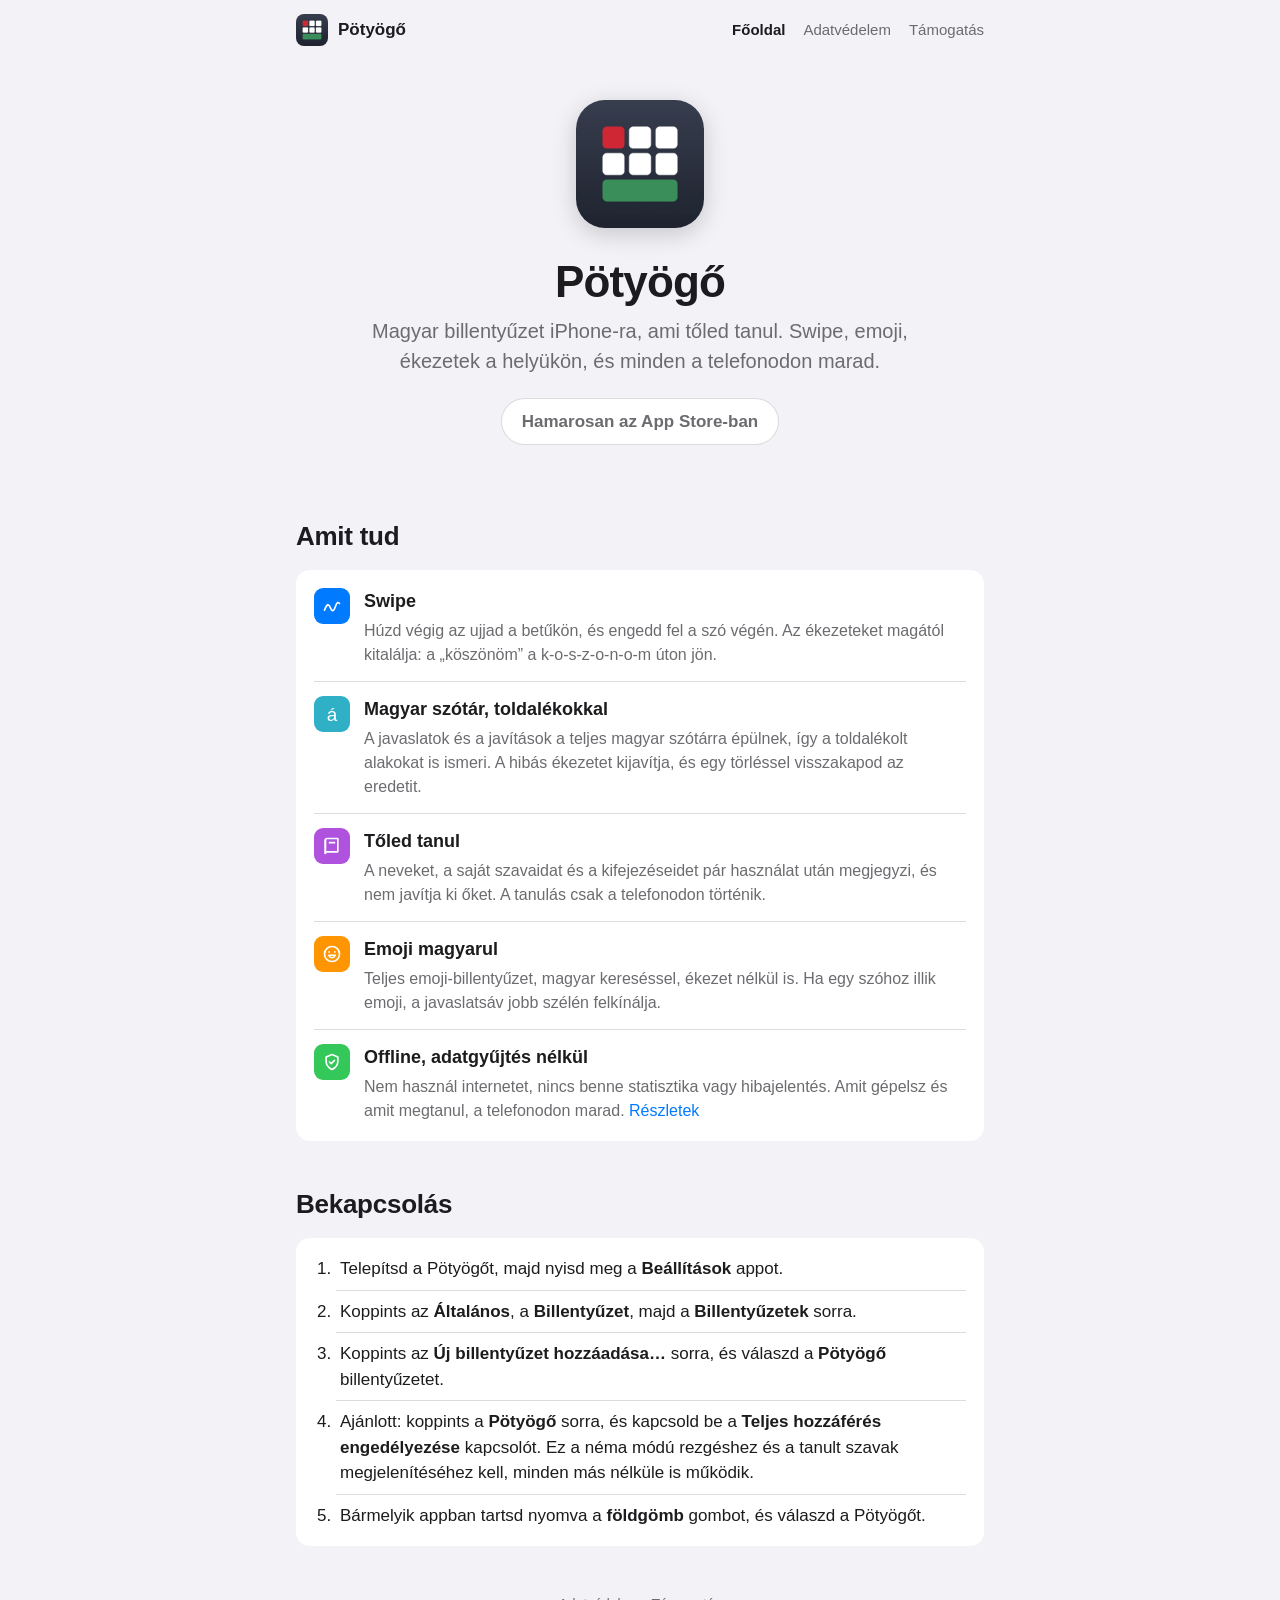
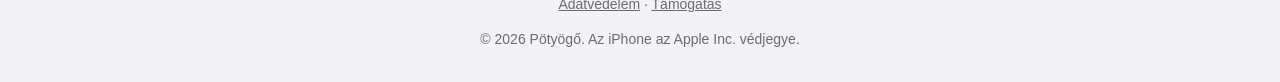
==== index.html @ 0d4a0f58 "Add files via upload" ====
<!doctype html>
<html lang="hu">
<head>
  <meta charset="utf-8">
  <meta name="viewport" content="width=device-width, initial-scale=1">
  <title>Pötyögő – magyar billentyűzet iPhone-ra</title>
  <meta name="description" content="Magyar billentyűzet iPhone-ra, ami tőled tanul. Swipe, emoji, ékezetek a helyükön, és minden a telefonodon marad.">
  <link rel="icon" href="favicon.png">
  <link rel="apple-touch-icon" href="favicon.png">
  <link rel="stylesheet" href="style.css">
</head>
<body>
  <div class="wrap">
    <nav class="top">
      <a class="brand" href="./"><img src="favicon.png" alt=""><span>Pötyögő</span></a>
      <div class="links">
        <a href="./" aria-current="page">Főoldal</a>
        <a href="privacy.html">Adatvédelem</a>
        <a href="support.html">Támogatás</a>
      </div>
    </nav>

    <header class="hero">
      <img src="logo.png" alt="A Pötyögő ikonja">
      <h1>Pötyögő</h1>
      <p class="lead">Magyar billentyűzet iPhone-ra, ami tőled tanul. Swipe, emoji, ékezetek a helyükön, és minden a telefonodon marad.</p>
      <span class="badge muted">Hamarosan az App Store-ban</span>
    </header>

    <h2>Amit tud</h2>
    <div class="card">
      <div class="row">
        <div class="icon" style="background: var(--accent)">
          <svg viewBox="0 0 24 24"><path d="M3 17c3-8 5-8 7-3s4 5 6-1 3-6 5-4"/></svg>
        </div>
        <div><h3>Swipe</h3><p>Húzd végig az ujjad a betűkön, és engedd fel a szó végén. Az ékezeteket magától kitalálja: a „köszönöm” a k‑o‑s‑z‑o‑n‑o‑m úton jön.</p></div>
      </div>
      <div class="row">
        <div class="icon" style="background: var(--teal)">á</div>
        <div><h3>Magyar szótár, toldalékokkal</h3><p>A javaslatok és a javítások a teljes magyar szótárra épülnek, így a toldalékolt alakokat is ismeri. A hibás ékezetet kijavítja, és egy törléssel visszakapod az eredetit.</p></div>
      </div>
      <div class="row">
        <div class="icon" style="background: var(--purple)">
          <svg viewBox="0 0 24 24"><path d="M4 5a2 2 0 0 1 2-2h13v16H6a2 2 0 0 0-2 2z"/><path d="M4 21V5"/><path d="M9 8h6"/></svg>
        </div>
        <div><h3>Tőled tanul</h3><p>A neveket, a saját szavaidat és a kifejezéseidet pár használat után megjegyzi, és nem javítja ki őket. A tanulás csak a telefonodon történik.</p></div>
      </div>
      <div class="row">
        <div class="icon" style="background: var(--orange)">
          <svg viewBox="0 0 24 24"><circle cx="12" cy="12" r="9"/><path d="M8 13.5c1 2 2.4 3 4 3s3-1 4-3z"/><path d="M8.5 9.5h.01M15.5 9.5h.01"/></svg>
        </div>
        <div><h3>Emoji magyarul</h3><p>Teljes emoji-billentyűzet, magyar kereséssel, ékezet nélkül is. Ha egy szóhoz illik emoji, a javaslatsáv jobb szélén felkínálja.</p></div>
      </div>
      <div class="row">
        <div class="icon" style="background: var(--green)">
          <svg viewBox="0 0 24 24"><path d="M12 3l7 3v5c0 5-3 8-7 10-4-2-7-5-7-10V6z"/><path d="M9 12l2 2 4-4"/></svg>
        </div>
        <div><h3>Offline, adatgyűjtés nélkül</h3><p>Nem használ internetet, nincs benne statisztika vagy hibajelentés. Amit gépelsz és amit megtanul, a telefonodon marad. <a href="privacy.html">Részletek</a></p></div>
      </div>
    </div>

    <h2>Bekapcsolás</h2>
    <div class="card">
      <ol class="steps">
        <li>Telepítsd a Pötyögőt, majd nyisd meg a <b>Beállítások</b> appot.</li>
        <li>Koppints az <b>Általános</b>, a <b>Billentyűzet</b>, majd a <b>Billentyűzetek</b> sorra.</li>
        <li>Koppints az <b>Új billentyűzet hozzáadása…</b> sorra, és válaszd a <b>Pötyögő</b> billentyűzetet.</li>
        <li>Ajánlott: koppints a <b>Pötyögő</b> sorra, és kapcsold be a <b>Teljes hozzáférés engedélyezése</b> kapcsolót. Ez a néma módú rezgéshez és a tanult szavak megjelenítéséhez kell, minden más nélküle is működik.</li>
        <li>Bármelyik appban tartsd nyomva a <b>földgömb</b> gombot, és válaszd a Pötyögőt.</li>
      </ol>
    </div>

    <footer>
      <p><a href="privacy.html">Adatvédelem</a> · <a href="support.html">Támogatás</a></p>
      <p>© 2026 Pötyögő. Az iPhone az Apple Inc. védjegye.</p>
    </footer>
  </div>
</body>
</html>
---- style.css ----
/* One stylesheet for every page. System fonts and colors only, no external requests. */
:root {
  color-scheme: light dark;
  --bg: #f2f2f7;
  --card: #ffffff;
  --text: #1c1c1e;
  --secondary: #6c6c70;
  --separator: rgba(60, 60, 67, 0.18);
  --accent: #007aff;
  --green: #34c759;
  --orange: #ff9500;
  --purple: #af52de;
  --pink: #ff2d55;
  --indigo: #5856d6;
  --teal: #30b0c7;
}
@media (prefers-color-scheme: dark) {
  :root {
    --bg: #000000;
    --card: #1c1c1e;
    --text: #f5f5f7;
    --secondary: #98989f;
    --separator: rgba(84, 84, 88, 0.6);
    --accent: #0a84ff;
    --green: #30d158;
    --orange: #ff9f0a;
    --purple: #bf5af2;
    --pink: #ff375f;
    --indigo: #5e5ce6;
    --teal: #40c8e0;
  }
}

* { box-sizing: border-box; }
html { -webkit-text-size-adjust: 100%; }
body {
  margin: 0;
  background: var(--bg);
  color: var(--text);
  font: 17px/1.5 -apple-system, BlinkMacSystemFont, "SF Pro Text", "Helvetica Neue", Helvetica, Arial, sans-serif;
}
a { color: var(--accent); text-decoration: none; }
a:hover { text-decoration: underline; }

.wrap { max-width: 720px; margin: 0 auto; padding: 0 16px; }

nav.top {
  display: flex; align-items: center; justify-content: space-between; gap: 12px;
  padding: 14px 0;
}
nav.top .brand { display: flex; align-items: center; gap: 10px; color: var(--text); font-weight: 600; }
nav.top .brand img { width: 32px; height: 32px; border-radius: 8px; }
nav.top .links { display: flex; gap: 18px; font-size: 15px; }
nav.top .links a { color: var(--secondary); }
nav.top .links a[aria-current="page"] { color: var(--text); font-weight: 600; }

header.hero { text-align: center; padding: 40px 0 28px; }
header.hero img {
  width: 128px; height: 128px; border-radius: 29px;
  box-shadow: 0 6px 24px rgba(0, 0, 0, 0.18);
}
header.hero h1 { font-size: 44px; line-height: 1.1; margin: 22px 0 10px; letter-spacing: -0.02em; }
header.hero p.lead { font-size: 20px; color: var(--secondary); margin: 0 auto; max-width: 30em; }
.badge {
  display: inline-block; margin-top: 22px; padding: 10px 20px; border-radius: 999px;
  background: var(--accent); color: #fff; font-weight: 600;
}
.badge.muted { background: var(--card); color: var(--secondary); border: 1px solid var(--separator); }

h1 { font-size: 34px; line-height: 1.15; margin: 20px 0 8px; letter-spacing: -0.02em; }
h2 { font-size: 26px; margin: 44px 0 14px; letter-spacing: -0.01em; }
h3 { font-size: 18px; margin: 0 0 4px; }

.card {
  background: var(--card); border-radius: 14px; padding: 4px 18px;
}
.card + .card { margin-top: 14px; }
.row { display: flex; gap: 14px; padding: 14px 0; align-items: flex-start; }
.row + .row { border-top: 1px solid var(--separator); }
.row p { margin: 0; color: var(--secondary); font-size: 16px; }
.icon {
  flex: none; width: 36px; height: 36px; border-radius: 9px;
  display: grid; place-items: center; color: #fff; font-size: 19px; line-height: 1;
}
.icon svg { width: 20px; height: 20px; stroke: #fff; fill: none; stroke-width: 2; stroke-linecap: round; stroke-linejoin: round; }

ol.steps { margin: 0; padding: 6px 0 6px 22px; }
ol.steps li { padding: 8px 0 8px 4px; }
ol.steps li + li { border-top: 1px solid var(--separator); }

.prose { background: var(--card); border-radius: 14px; padding: 6px 22px 18px; }
.prose h2 { font-size: 20px; margin: 24px 0 6px; }
.prose p, .prose li { color: var(--text); }
.prose ul { padding-left: 22px; }
.meta { color: var(--secondary); font-size: 15px; }

details { padding: 14px 0; }
details + details { border-top: 1px solid var(--separator); }
summary { cursor: pointer; font-weight: 600; }
details p { margin: 8px 0 0; color: var(--secondary); }

footer {
  margin: 48px 0 32px; text-align: center; color: var(--secondary); font-size: 14px;
}
footer a { color: var(--secondary); text-decoration: underline; }

@media (max-width: 480px) {
  header.hero h1 { font-size: 36px; }
  header.hero p.lead { font-size: 18px; }
  nav.top .links { gap: 14px; font-size: 14px; }
  nav.top .brand span { display: none; }
}
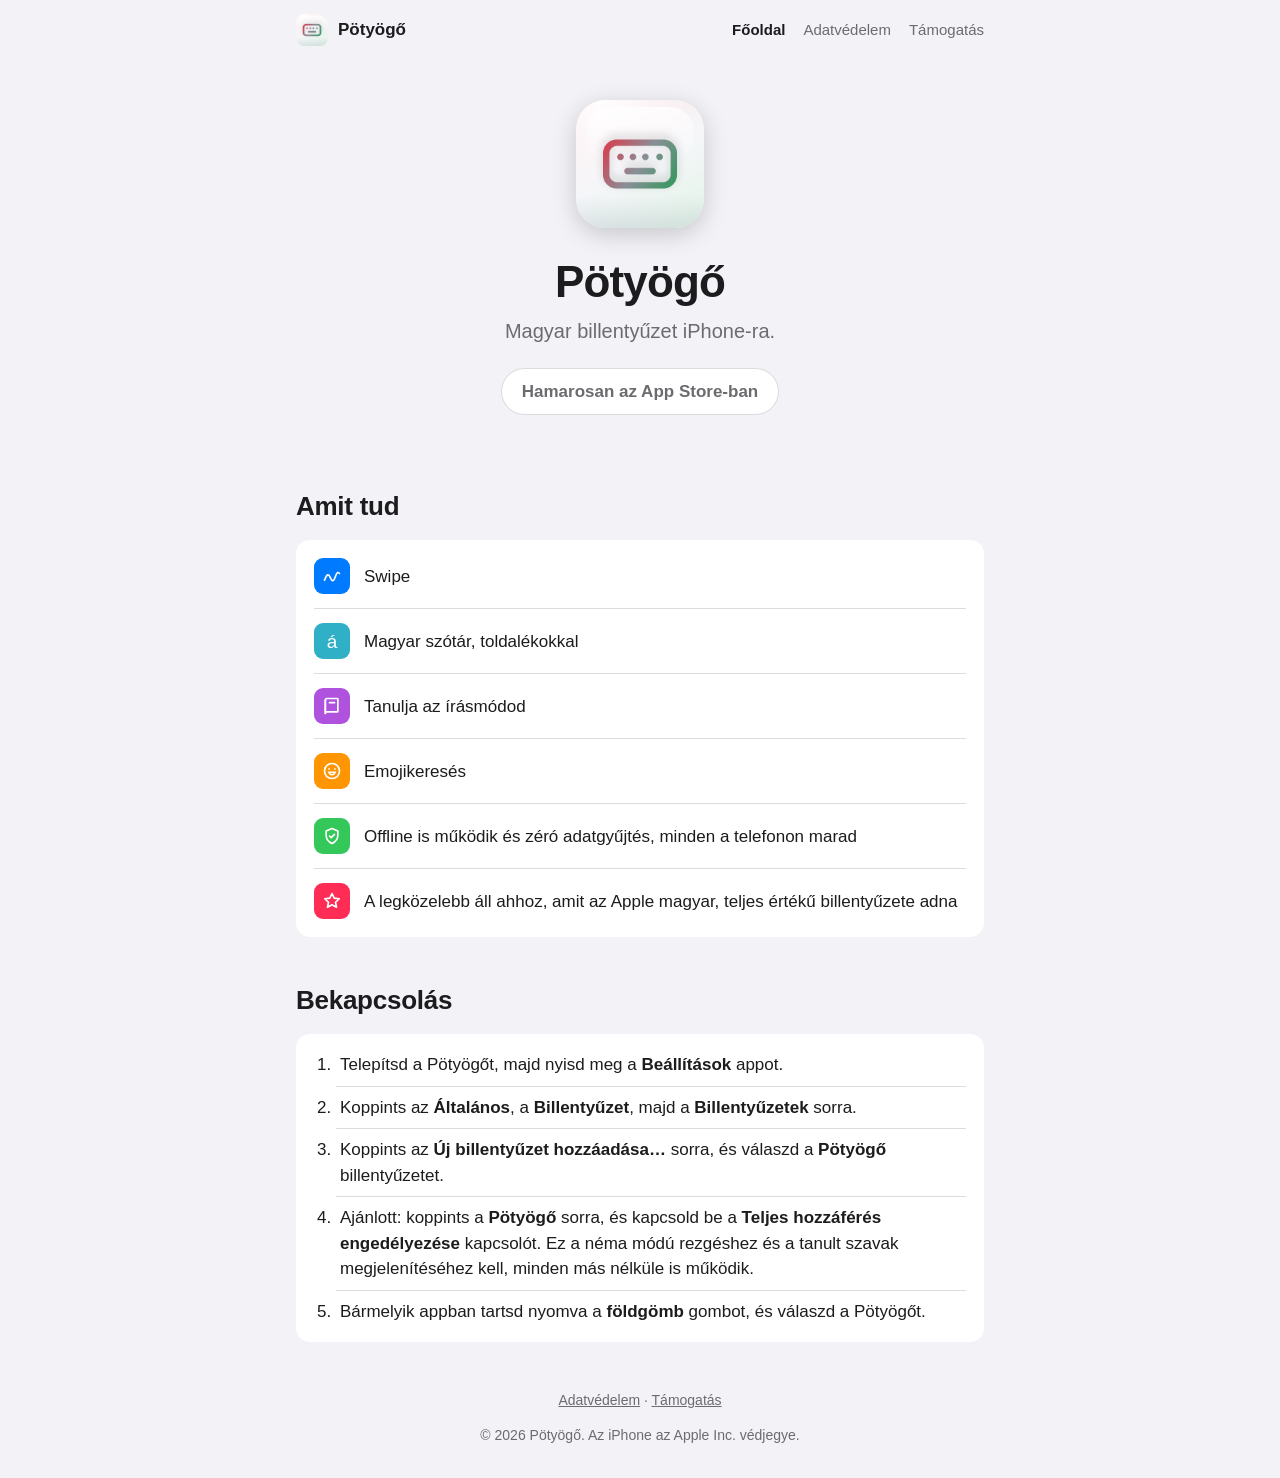
==== commit c4fb162a: "Add files via upload" ====
--- a/index.html
+++ b/index.html
@@ -21,41 +21,50 @@
     </nav>
 
     <header class="hero">
-      <img src="logo.png" alt="A Pötyögő ikonja">
+      <picture>
+        <source srcset="logo-dark.png" media="(prefers-color-scheme: dark)">
+        <img src="logo.png" alt="A Pötyögő ikonja">
+      </picture>
       <h1>Pötyögő</h1>
-      <p class="lead">Magyar billentyűzet iPhone-ra, ami tőled tanul. Swipe, emoji, ékezetek a helyükön, és minden a telefonodon marad.</p>
+      <p class="lead">Magyar billentyűzet iPhone-ra.</p>
       <span class="badge muted">Hamarosan az App Store-ban</span>
     </header>
 
     <h2>Amit tud</h2>
     <div class="card">
-      <div class="row">
+      <div class="row center">
         <div class="icon" style="background: var(--accent)">
           <svg viewBox="0 0 24 24"><path d="M3 17c3-8 5-8 7-3s4 5 6-1 3-6 5-4"/></svg>
         </div>
-        <div><h3>Swipe</h3><p>Húzd végig az ujjad a betűkön, és engedd fel a szó végén. Az ékezeteket magától kitalálja: a „köszönöm” a k‑o‑s‑z‑o‑n‑o‑m úton jön.</p></div>
+        <h3>Swipe</h3>
       </div>
-      <div class="row">
+      <div class="row center">
         <div class="icon" style="background: var(--teal)">á</div>
-        <div><h3>Magyar szótár, toldalékokkal</h3><p>A javaslatok és a javítások a teljes magyar szótárra épülnek, így a toldalékolt alakokat is ismeri. A hibás ékezetet kijavítja, és egy törléssel visszakapod az eredetit.</p></div>
+        <h3>Magyar szótár, toldalékokkal</h3>
       </div>
-      <div class="row">
+      <div class="row center">
         <div class="icon" style="background: var(--purple)">
           <svg viewBox="0 0 24 24"><path d="M4 5a2 2 0 0 1 2-2h13v16H6a2 2 0 0 0-2 2z"/><path d="M4 21V5"/><path d="M9 8h6"/></svg>
         </div>
-        <div><h3>Tőled tanul</h3><p>A neveket, a saját szavaidat és a kifejezéseidet pár használat után megjegyzi, és nem javítja ki őket. A tanulás csak a telefonodon történik.</p></div>
+        <h3>Tanulja az írásmódod</h3>
       </div>
-      <div class="row">
+      <div class="row center">
         <div class="icon" style="background: var(--orange)">
           <svg viewBox="0 0 24 24"><circle cx="12" cy="12" r="9"/><path d="M8 13.5c1 2 2.4 3 4 3s3-1 4-3z"/><path d="M8.5 9.5h.01M15.5 9.5h.01"/></svg>
         </div>
-        <div><h3>Emoji magyarul</h3><p>Teljes emoji-billentyűzet, magyar kereséssel, ékezet nélkül is. Ha egy szóhoz illik emoji, a javaslatsáv jobb szélén felkínálja.</p></div>
+        <h3>Emojikeresés</h3>
       </div>
-      <div class="row">
+      <div class="row center">
         <div class="icon" style="background: var(--green)">
           <svg viewBox="0 0 24 24"><path d="M12 3l7 3v5c0 5-3 8-7 10-4-2-7-5-7-10V6z"/><path d="M9 12l2 2 4-4"/></svg>
         </div>
-        <div><h3>Offline, adatgyűjtés nélkül</h3><p>Nem használ internetet, nincs benne statisztika vagy hibajelentés. Amit gépelsz és amit megtanul, a telefonodon marad. <a href="privacy.html">Részletek</a></p></div>
+        <h3>Offline is működik és zéró adatgyűjtés, minden a telefonon marad</h3>
+      </div>
+      <div class="row center">
+        <div class="icon" style="background: var(--pink)">
+          <svg viewBox="0 0 24 24"><path d="M12 3l2.6 5.6 6.1.7-4.5 4.2 1.2 6L12 16.5 6.6 19.5l1.2-6L3.3 9.3l6.1-.7z"/></svg>
+        </div>
+        <h3>A legközelebb áll ahhoz, amit az Apple magyar, teljes értékű billentyűzete adna</h3>
       </div>
     </div>
 
--- a/style.css
+++ b/style.css
@@ -110,3 +110,6 @@
   nav.top .links { gap: 14px; font-size: 14px; }
   nav.top .brand span { display: none; }
 }
+
+.row.center { align-items: center; }
+.row.center h3 { margin: 0; font-weight: 500; font-size: 17px; }
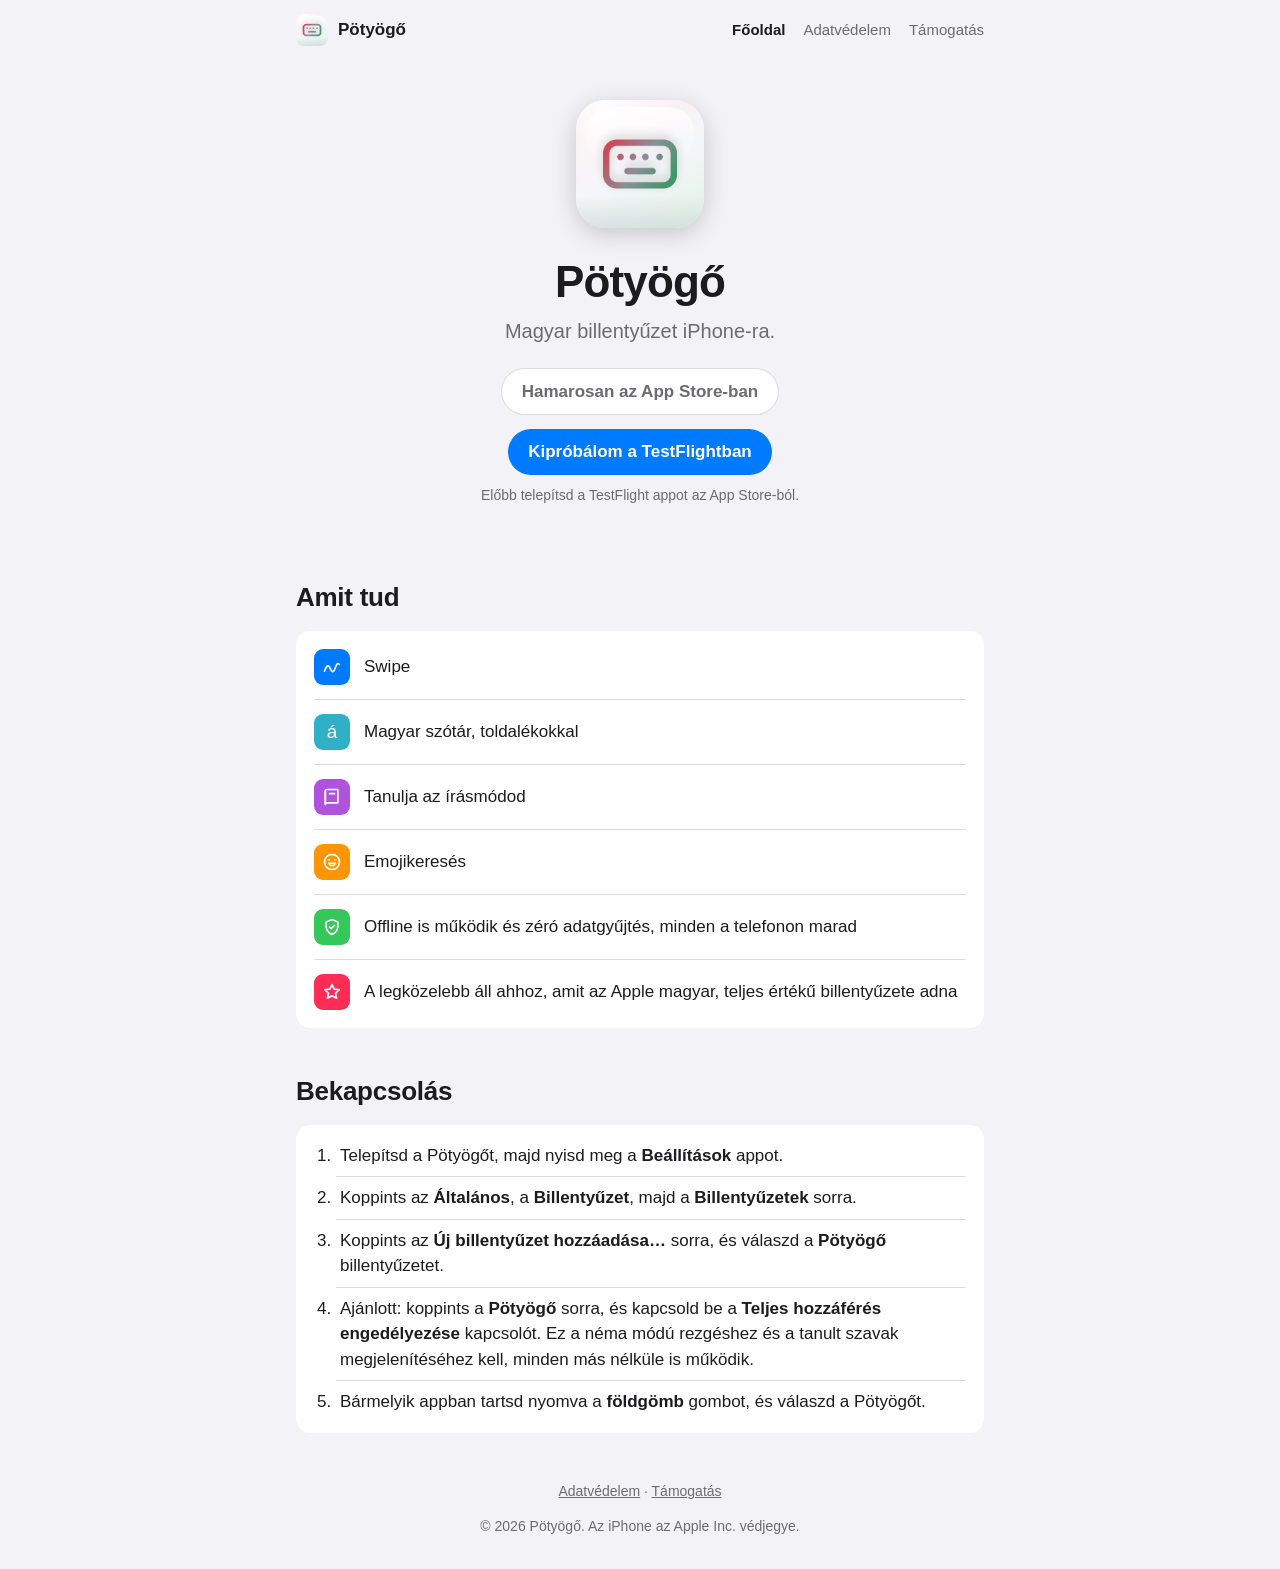
==== commit f771e5eb: "Add files via upload" ====
--- a/index.html
+++ b/index.html
@@ -28,6 +28,10 @@
       <h1>Pötyögő</h1>
       <p class="lead">Magyar billentyűzet iPhone-ra.</p>
       <span class="badge muted">Hamarosan az App Store-ban</span>
+      <div class="beta">
+        <a class="badge" href="https://testflight.apple.com/join/kdk83USt">Kipróbálom a TestFlightban</a>
+        <p class="meta">Előbb telepítsd a TestFlight appot az App Store-ból.</p>
+      </div>
     </header>
 
     <h2>Amit tud</h2>
--- a/style.css
+++ b/style.css
@@ -113,3 +113,7 @@
 
 .row.center { align-items: center; }
 .row.center h3 { margin: 0; font-weight: 500; font-size: 17px; }
+.beta { margin-top: 14px; }
+.beta .badge { margin-top: 0; }
+.beta .badge:hover { text-decoration: none; filter: brightness(1.08); }
+.beta p.meta { margin: 10px 0 0; font-size: 14px; }
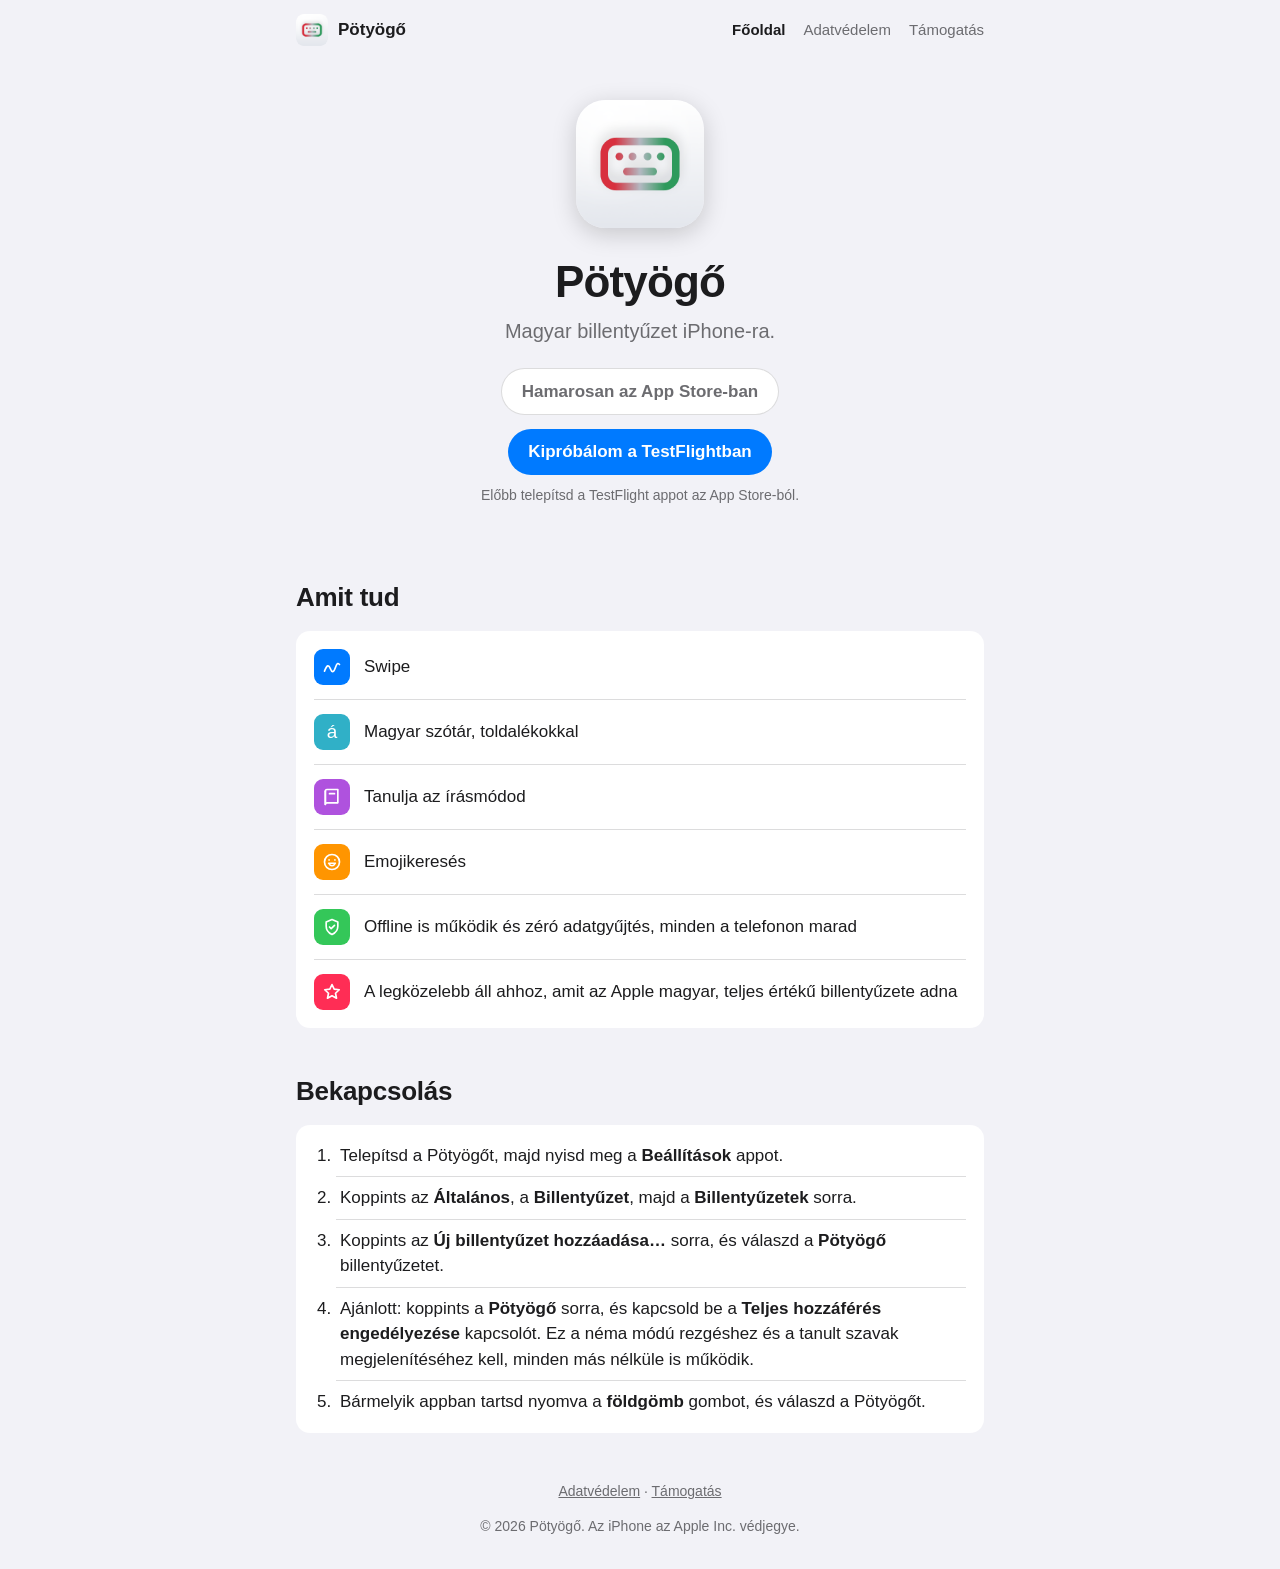
==== commit 076551c5: "ikön sötét módban" ====
--- a/index.html
+++ b/index.html
@@ -5,14 +5,15 @@
   <meta name="viewport" content="width=device-width, initial-scale=1">
   <title>Pötyögő – magyar billentyűzet iPhone-ra</title>
   <meta name="description" content="Magyar billentyűzet iPhone-ra, ami tőled tanul. Swipe, emoji, ékezetek a helyükön, és minden a telefonodon marad.">
-  <link rel="icon" href="favicon.png">
+  <link rel="icon" href="favicon.png" media="(prefers-color-scheme: light)">
+  <link rel="icon" href="favicon-dark.png" media="(prefers-color-scheme: dark)">
   <link rel="apple-touch-icon" href="favicon.png">
   <link rel="stylesheet" href="style.css">
 </head>
 <body>
   <div class="wrap">
     <nav class="top">
-      <a class="brand" href="./"><img src="favicon.png" alt=""><span>Pötyögő</span></a>
+      <a class="brand" href="./"><picture><source srcset="logo-dark.png" media="(prefers-color-scheme: dark)"><img src="logo.png" alt=""></picture><span>Pötyögő</span></a>
       <div class="links">
         <a href="./" aria-current="page">Főoldal</a>
         <a href="privacy.html">Adatvédelem</a>
--- a/style.css
+++ b/style.css
@@ -49,6 +49,7 @@
   padding: 14px 0;
 }
 nav.top .brand { display: flex; align-items: center; gap: 10px; color: var(--text); font-weight: 600; }
+nav.top .brand picture { display: flex; }
 nav.top .brand img { width: 32px; height: 32px; border-radius: 8px; }
 nav.top .links { display: flex; gap: 18px; font-size: 15px; }
 nav.top .links a { color: var(--secondary); }
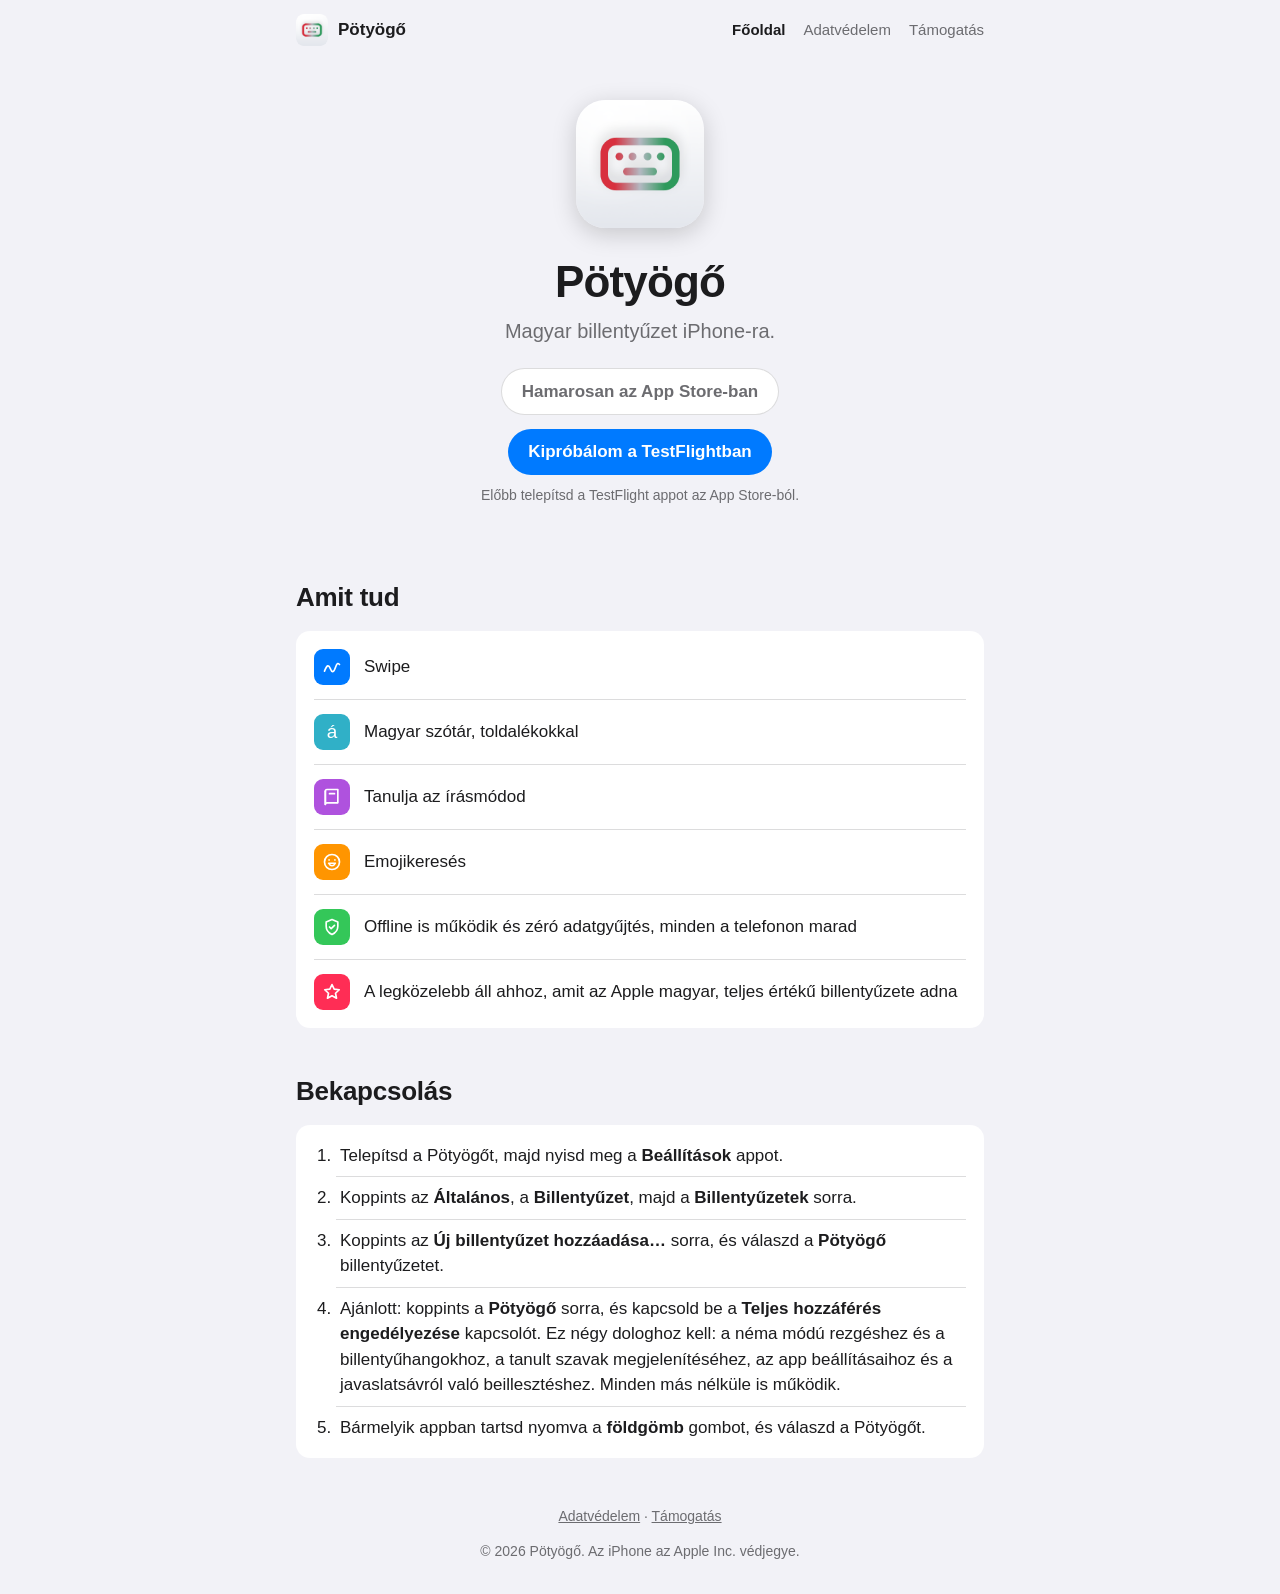
==== commit 5364c163: "Full Access is needed for four things; drop the 123 panel Co-Authored-By: Claude Opus 5.5 <noreply@a" ====
--- a/index.html
+++ b/index.html
@@ -79,7 +79,7 @@
         <li>Telepítsd a Pötyögőt, majd nyisd meg a <b>Beállítások</b> appot.</li>
         <li>Koppints az <b>Általános</b>, a <b>Billentyűzet</b>, majd a <b>Billentyűzetek</b> sorra.</li>
         <li>Koppints az <b>Új billentyűzet hozzáadása…</b> sorra, és válaszd a <b>Pötyögő</b> billentyűzetet.</li>
-        <li>Ajánlott: koppints a <b>Pötyögő</b> sorra, és kapcsold be a <b>Teljes hozzáférés engedélyezése</b> kapcsolót. Ez a néma módú rezgéshez és a tanult szavak megjelenítéséhez kell, minden más nélküle is működik.</li>
+        <li>Ajánlott: koppints a <b>Pötyögő</b> sorra, és kapcsold be a <b>Teljes hozzáférés engedélyezése</b> kapcsolót. Ez négy dologhoz kell: a néma módú rezgéshez és a billentyűhangokhoz, a tanult szavak megjelenítéséhez, az app beállításaihoz és a javaslatsávról való beillesztéshez. Minden más nélküle is működik.</li>
         <li>Bármelyik appban tartsd nyomva a <b>földgömb</b> gombot, és válaszd a Pötyögőt.</li>
       </ol>
     </div>
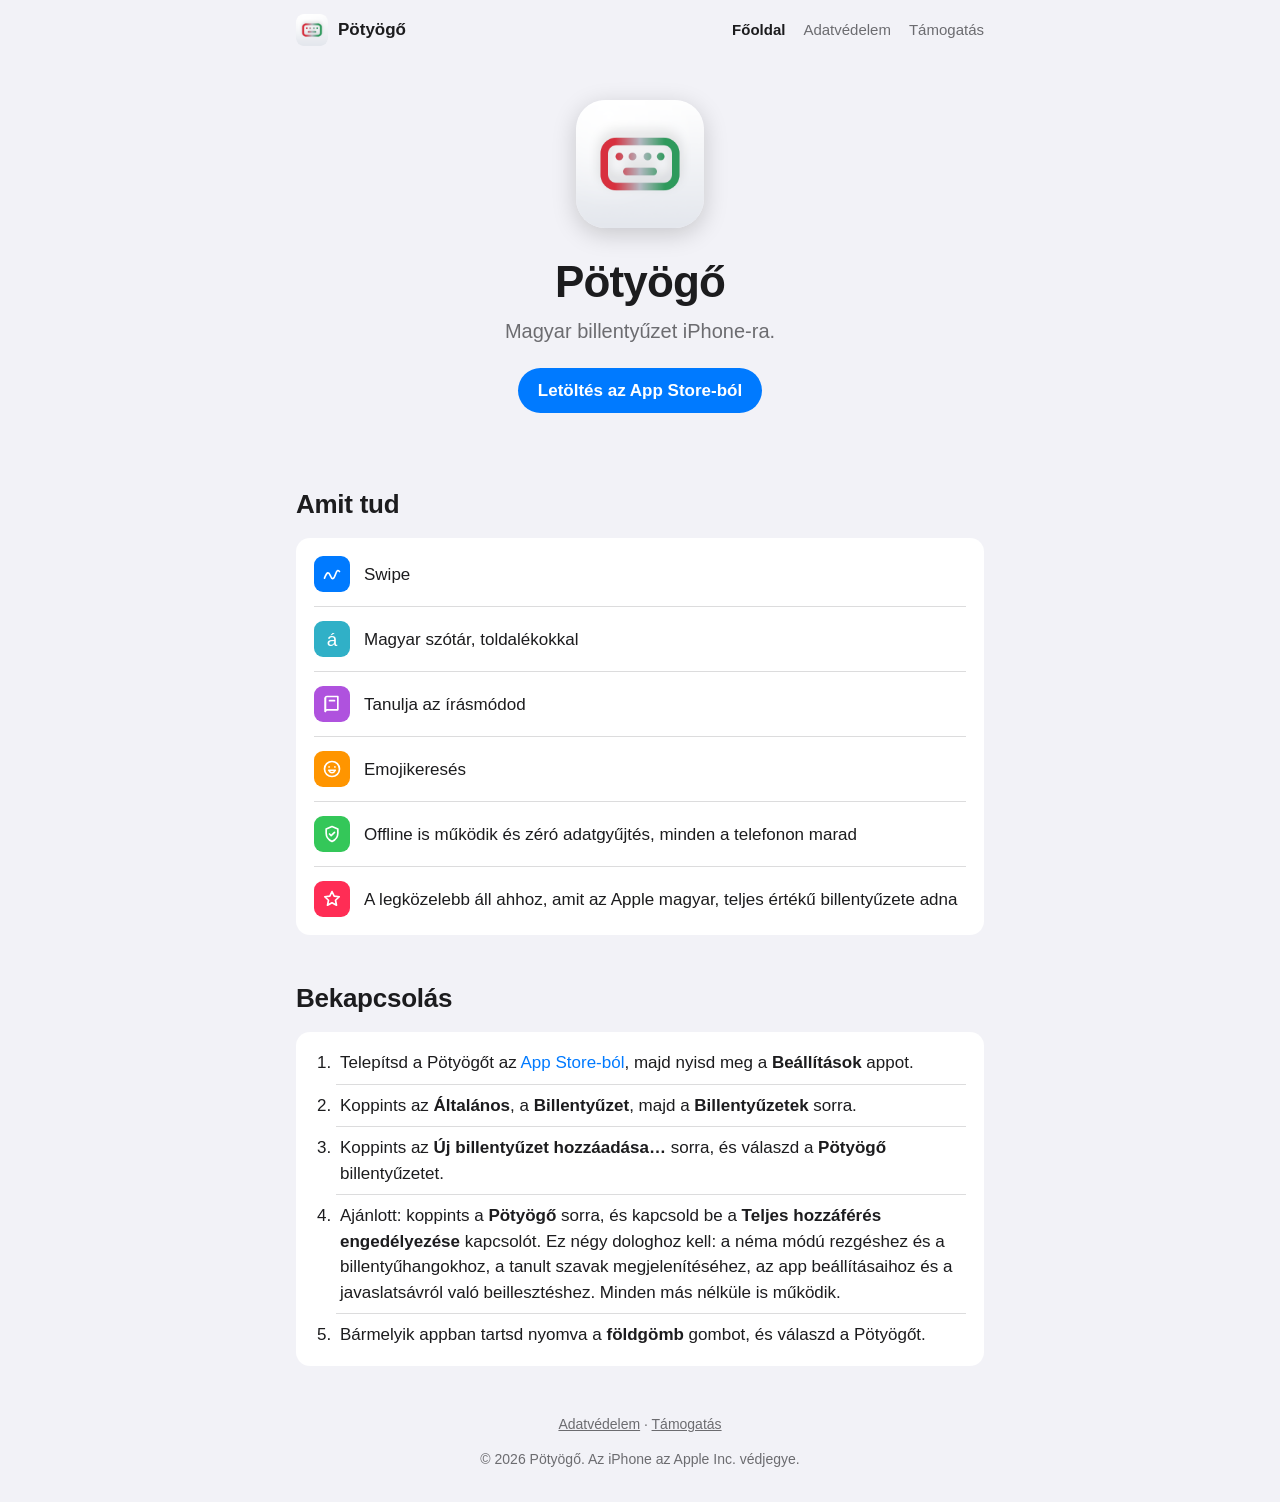
==== commit ce22c0ef: "Link to the App Store listing instead of TestFlight Co-Authored-By: Claude Opus 5.5 <noreply@anthrop" ====
--- a/index.html
+++ b/index.html
@@ -5,9 +5,19 @@
   <meta name="viewport" content="width=device-width, initial-scale=1">
   <title>Pötyögő – magyar billentyűzet iPhone-ra</title>
   <meta name="description" content="Magyar billentyűzet iPhone-ra, ami tőled tanul. Swipe, emoji, ékezetek a helyükön, és minden a telefonodon marad.">
-  <link rel="icon" href="favicon.png" media="(prefers-color-scheme: light)">
-  <link rel="icon" href="favicon-dark.png" media="(prefers-color-scheme: dark)">
-  <link rel="apple-touch-icon" href="favicon.png">
+  <link rel="icon" id="favicon" href="favicon.png?v=3">
+  <link rel="apple-touch-icon" href="apple-touch-icon.png?v=3">
+  <script>
+    // One icon link, set from the color scheme: browsers ignore media on icon links.
+    // Bump v when an icon changes: browsers keep favicons cached by URL.
+    (function () {
+      var link = document.getElementById("favicon");
+      var dark = window.matchMedia("(prefers-color-scheme: dark)");
+      function update() { link.href = dark.matches ? "favicon-dark.png?v=3" : "favicon.png?v=3"; }
+      update();
+      dark.addEventListener("change", update);
+    })();
+  </script>
   <link rel="stylesheet" href="style.css">
 </head>
 <body>
@@ -28,11 +38,7 @@
       </picture>
       <h1>Pötyögő</h1>
       <p class="lead">Magyar billentyűzet iPhone-ra.</p>
-      <span class="badge muted">Hamarosan az App Store-ban</span>
-      <div class="beta">
-        <a class="badge" href="https://testflight.apple.com/join/kdk83USt">Kipróbálom a TestFlightban</a>
-        <p class="meta">Előbb telepítsd a TestFlight appot az App Store-ból.</p>
-      </div>
+      <a class="badge store" href="https://apps.apple.com/hu/app/p%C3%B6ty%C3%B6g%C5%91/id6831332698">Letöltés az App Store-ból</a>
     </header>
 
     <h2>Amit tud</h2>
@@ -76,7 +82,7 @@
     <h2>Bekapcsolás</h2>
     <div class="card">
       <ol class="steps">
-        <li>Telepítsd a Pötyögőt, majd nyisd meg a <b>Beállítások</b> appot.</li>
+        <li>Telepítsd a Pötyögőt az <a href="https://apps.apple.com/hu/app/p%C3%B6ty%C3%B6g%C5%91/id6831332698">App Store-ból</a>, majd nyisd meg a <b>Beállítások</b> appot.</li>
         <li>Koppints az <b>Általános</b>, a <b>Billentyűzet</b>, majd a <b>Billentyűzetek</b> sorra.</li>
         <li>Koppints az <b>Új billentyűzet hozzáadása…</b> sorra, és válaszd a <b>Pötyögő</b> billentyűzetet.</li>
         <li>Ajánlott: koppints a <b>Pötyögő</b> sorra, és kapcsold be a <b>Teljes hozzáférés engedélyezése</b> kapcsolót. Ez négy dologhoz kell: a néma módú rezgéshez és a billentyűhangokhoz, a tanult szavak megjelenítéséhez, az app beállításaihoz és a javaslatsávról való beillesztéshez. Minden más nélküle is működik.</li>
--- a/style.css
+++ b/style.css
@@ -114,7 +114,4 @@
 
 .row.center { align-items: center; }
 .row.center h3 { margin: 0; font-weight: 500; font-size: 17px; }
-.beta { margin-top: 14px; }
-.beta .badge { margin-top: 0; }
-.beta .badge:hover { text-decoration: none; filter: brightness(1.08); }
-.beta p.meta { margin: 10px 0 0; font-size: 14px; }
+.badge.store:hover { text-decoration: none; filter: brightness(1.08); }
